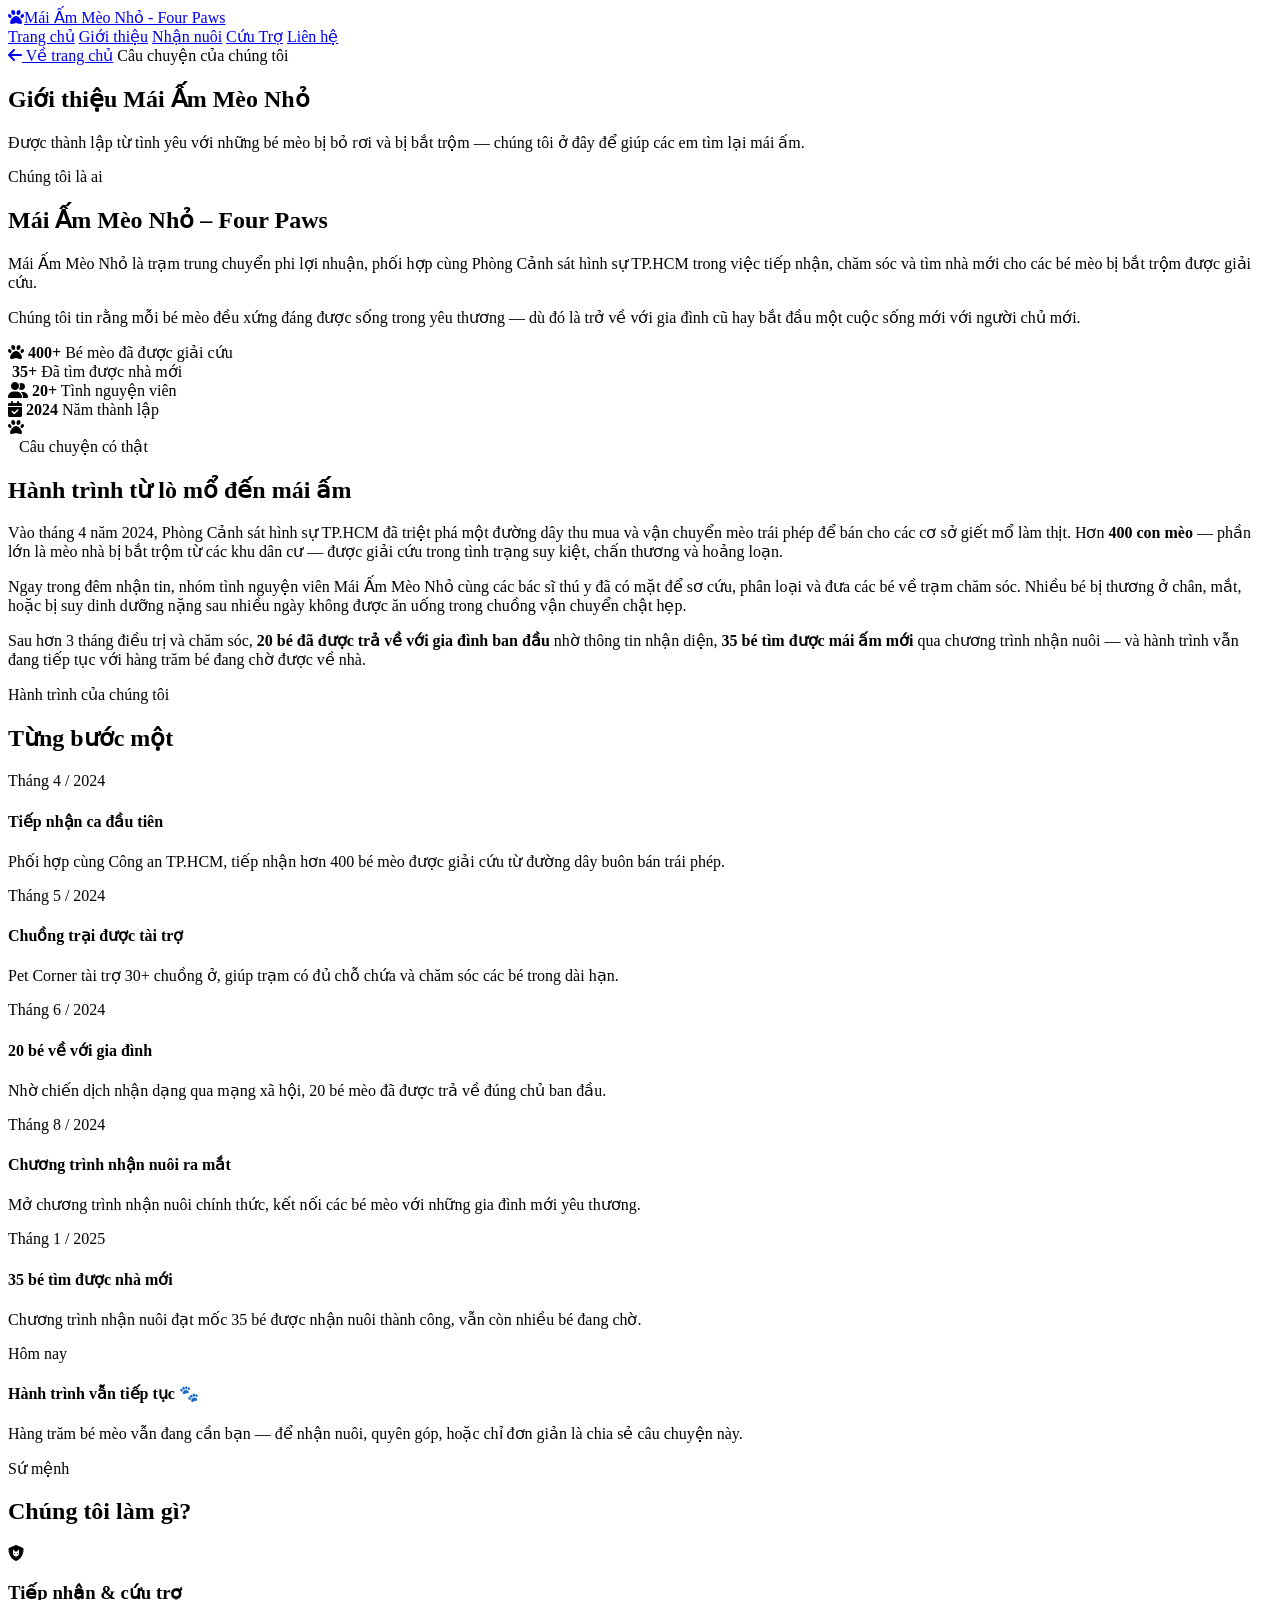
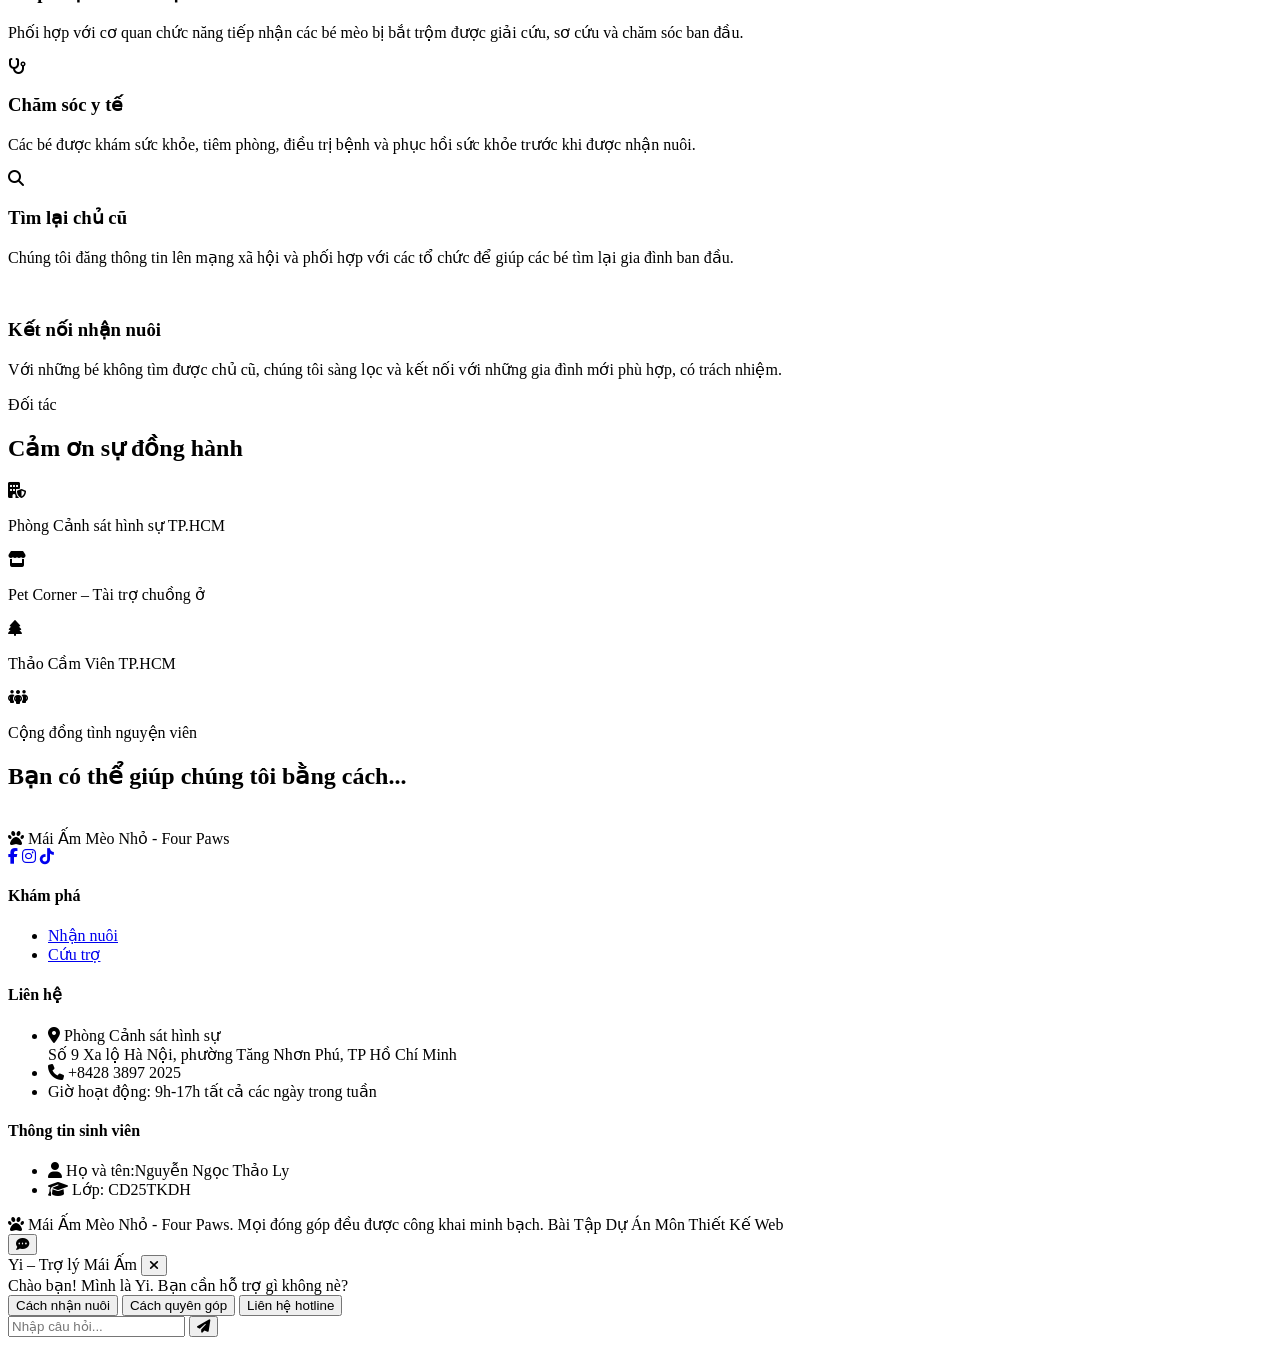
==== gioithieu.html @ bb5d4b80 "Add files via upload" ====
<!doctype html>
<html lang="vi">
<head>
<meta charset="utf-8">
<meta name="viewport" content="width=device-width, initial-scale=1.0" />
<title>Giới thiệu – FourPaw / Mái Ấm Mèo Nhỏ</title>
<link rel="preconnect" href="https://fonts.googleapis.com" />
<link rel="preconnect" href="https://fonts.gstatic.com" crossorigin />
<link href="https://fonts.googleapis.com/css2?family=Orbitron:wght@400;600;700;900&family=Poppins:wght@300;400;500;600;700&family=Montserrat:wght@400;600;700&display=swap" rel="stylesheet" />
<link href="https://fonts.googleapis.com/css2?family=Exo+2:wght@300;400;600;700;800&display=swap" rel="stylesheet">
<link rel="stylesheet" href="https://cdnjs.cloudflare.com/ajax/libs/font-awesome/6.5.0/css/all.min.css" />
<link rel="stylesheet" href="trangphu/dinhdanggt.css"/>
</head>
<body>
 
<header>
  <div class="Gioithieu">
			<a href="#home" class="logo"><i class="fas fa-paw"></i>Mái Ấm Mèo Nhỏ - Four Paws</a>
			<nav class="link">
				<a href="index.html">Trang chủ</a>
				<a href="gioithieu.html">Giới thiệu</a>
				<a href="nhannuoi.html">Nhận nuôi</a>
				<a href="cuutro.html">Cứu Trợ</a>
				<a href="lienhe.html">Liên hệ</a>
			</nav>
		</div>
</header>
 
<section class="page-hero">
  <div class="container">
    <a href="index.html" class="back-link"><i class="fas fa-arrow-left"></i> Về trang chủ</a>
    <span class="eyebrow">Câu chuyện của chúng tôi</span>
    <h1>Giới thiệu Mái Ấm Mèo Nhỏ</h1>
    <p>Được thành lập từ tình yêu với những bé mèo bị bỏ rơi và bị bắt trộm — chúng tôi ở đây để giúp các em tìm lại mái ấm.</p>
  </div>
</section>
 
<!-- CHÚNG TÔI LÀ AI -->
<section class="gt-section">
  <div class="container">
    <div class="gt-grid">
      <div class="gt-text">
        <span class="eyebrow">Chúng tôi là ai</span>
        <h2>Mái Ấm Mèo Nhỏ – Four Paws</h2>
        <p>Mái Ấm Mèo Nhỏ là trạm trung chuyển phi lợi nhuận, phối hợp cùng Phòng Cảnh sát hình sự TP.HCM trong việc tiếp nhận, chăm sóc và tìm nhà mới cho các bé mèo bị bắt trộm được giải cứu.</p>
        <p>Chúng tôi tin rằng mỗi bé mèo đều xứng đáng được sống trong yêu thương — dù đó là trở về với gia đình cũ hay bắt đầu một cuộc sống mới với người chủ mới.</p>
      </div>
      <div class="gt-stats">
        <div class="gt-stat-card">
          <i class="fas fa-paw"></i>
          <strong>400+</strong>
          <span>Bé mèo đã được giải cứu</span>
        </div>
        <div class="gt-stat-card">
          <i class="fas fa-house-heart"></i>
          <strong>35+</strong>
          <span>Đã tìm được nhà mới</span>
        </div>
        <div class="gt-stat-card">
          <i class="fas fa-user-group"></i>
          <strong>20+</strong>
          <span>Tình nguyện viên</span>
        </div>
        <div class="gt-stat-card">
          <i class="fas fa-calendar-check"></i>
          <strong>2024</strong>
          <span>Năm thành lập</span>
        </div>
      </div>
    </div>
  </div>
</section>
 
<!-- CÂU CHUYỆN GIẢI CỨU -->
<section class="story-section">
  <div class="container">
    <div class="story-inner">
      <div class="story-quote-icon"><i class="fas fa-paw"></i></div>
      <span class="eyebrow" style="color:var(--amber);justify-content:center;margin-bottom:.8rem;">
        <span style="background:var(--amber-deep);width:7px;height:7px;border-radius:50%;display:inline-block;"></span>
        Câu chuyện có thật
      </span>
      <h2>Hành trình từ lò mổ đến mái ấm</h2>
      <div class="story-body">
        <p>Vào tháng 4 năm 2024, Phòng Cảnh sát hình sự TP.HCM đã triệt phá một đường dây thu mua và vận chuyển mèo trái phép để bán cho các cơ sở giết mổ làm thịt. Hơn <strong>400 con mèo</strong> — phần lớn là mèo nhà bị bắt trộm từ các khu dân cư — được giải cứu trong tình trạng suy kiệt, chấn thương và hoảng loạn.</p>
        <p>Ngay trong đêm nhận tin, nhóm tình nguyện viên Mái Ấm Mèo Nhỏ cùng các bác sĩ thú y đã có mặt để sơ cứu, phân loại và đưa các bé về trạm chăm sóc. Nhiều bé bị thương ở chân, mắt, hoặc bị suy dinh dưỡng nặng sau nhiều ngày không được ăn uống trong chuồng vận chuyển chật hẹp.</p>
        <p>Sau hơn 3 tháng điều trị và chăm sóc, <strong>20 bé đã được trả về với gia đình ban đầu</strong> nhờ thông tin nhận diện, <strong>35 bé tìm được mái ấm mới</strong> qua chương trình nhận nuôi — và hành trình vẫn đang tiếp tục với hàng trăm bé đang chờ được về nhà.</p>
      </div>
    </div>
  </div>
</section>
 
<!-- DÒNG THỜI GIAN -->
<section class="gt-section">
  <div class="container">
    <div class="section-center">
      <span class="eyebrow">Hành trình của chúng tôi</span>
      <h2>Từng bước một</h2>
    </div>
    <div class="timeline">
      <div class="tl-item tl-left">
        <div class="tl-dot"></div>
        <div class="tl-card">
          <span class="tl-date">Tháng 4 / 2024</span>
          <h4>Tiếp nhận ca đầu tiên</h4>
          <p>Phối hợp cùng Công an TP.HCM, tiếp nhận hơn 400 bé mèo được giải cứu từ đường dây buôn bán trái phép.</p>
        </div>
      </div>
      <div class="tl-item tl-right">
        <div class="tl-dot"></div>
        <div class="tl-card">
          <span class="tl-date">Tháng 5 / 2024</span>
          <h4>Chuồng trại được tài trợ</h4>
          <p>Pet Corner tài trợ 30+ chuồng ở, giúp trạm có đủ chỗ chứa và chăm sóc các bé trong dài hạn.</p>
        </div>
      </div>
      <div class="tl-item tl-left">
        <div class="tl-dot"></div>
        <div class="tl-card">
          <span class="tl-date">Tháng 6 / 2024</span>
          <h4>20 bé về với gia đình</h4>
          <p>Nhờ chiến dịch nhận dạng qua mạng xã hội, 20 bé mèo đã được trả về đúng chủ ban đầu.</p>
        </div>
      </div>
      <div class="tl-item tl-right">
        <div class="tl-dot"></div>
        <div class="tl-card">
          <span class="tl-date">Tháng 8 / 2024</span>
          <h4>Chương trình nhận nuôi ra mắt</h4>
          <p>Mở chương trình nhận nuôi chính thức, kết nối các bé mèo với những gia đình mới yêu thương.</p>
        </div>
      </div>
      <div class="tl-item tl-left">
        <div class="tl-dot"></div>
        <div class="tl-card">
          <span class="tl-date">Tháng 1 / 2025</span>
          <h4>35 bé tìm được nhà mới</h4>
          <p>Chương trình nhận nuôi đạt mốc 35 bé được nhận nuôi thành công, vẫn còn nhiều bé đang chờ.</p>
        </div>
      </div>
      <div class="tl-item tl-right">
        <div class="tl-dot"></div>
        <div class="tl-card tl-card-active">
          <span class="tl-date">Hôm nay</span>
          <h4>Hành trình vẫn tiếp tục 🐾</h4>
          <p>Hàng trăm bé mèo vẫn đang cần bạn — để nhận nuôi, quyên góp, hoặc chỉ đơn giản là chia sẻ câu chuyện này.</p>
        </div>
      </div>
    </div>
  </div>
</section>
 
<!-- SỨ MỆNH -->
<section class="gt-section" style="background:var(--card);border-top:1px solid var(--line);border-bottom:1px solid var(--line);">
  <div class="container">
    <div class="section-center">
      <span class="eyebrow">Sứ mệnh</span>
      <h2>Chúng tôi làm gì?</h2>
    </div>
    <div class="gt-mission-grid">
      <div class="gt-mission-card">
        <div class="gt-icon"><i class="fas fa-shield-cat"></i></div>
        <h3>Tiếp nhận & cứu trợ</h3>
        <p>Phối hợp với cơ quan chức năng tiếp nhận các bé mèo bị bắt trộm được giải cứu, sơ cứu và chăm sóc ban đầu.</p>
      </div>
      <div class="gt-mission-card">
        <div class="gt-icon"><i class="fas fa-stethoscope"></i></div>
        <h3>Chăm sóc y tế</h3>
        <p>Các bé được khám sức khỏe, tiêm phòng, điều trị bệnh và phục hồi sức khỏe trước khi được nhận nuôi.</p>
      </div>
      <div class="gt-mission-card">
        <div class="gt-icon"><i class="fas fa-magnifying-glass"></i></div>
        <h3>Tìm lại chủ cũ</h3>
        <p>Chúng tôi đăng thông tin lên mạng xã hội và phối hợp với các tổ chức để giúp các bé tìm lại gia đình ban đầu.</p>
      </div>
      <div class="gt-mission-card">
        <div class="gt-icon"><i class="fas fa-house-chimney-heart"></i></div>
        <h3>Kết nối nhận nuôi</h3>
        <p>Với những bé không tìm được chủ cũ, chúng tôi sàng lọc và kết nối với những gia đình mới phù hợp, có trách nhiệm.</p>
      </div>
    </div>
  </div>
</section>
 
<!-- ĐỐI TÁC -->
<section class="gt-section">
  <div class="container">
    <div class="section-center">
      <span class="eyebrow">Đối tác</span>
      <h2>Cảm ơn sự đồng hành</h2>
    </div>
    <div class="gt-partner-grid">
      <div class="gt-partner">
        <i class="fas fa-building-shield"></i>
        <p>Phòng Cảnh sát hình sự TP.HCM</p>
      </div>
      <div class="gt-partner">
        <i class="fas fa-store"></i>
        <p>Pet Corner – Tài trợ chuồng ở</p>
      </div>
      <div class="gt-partner">
        <i class="fas fa-tree"></i>
        <p>Thảo Cầm Viên TP.HCM</p>
      </div>
      <div class="gt-partner">
        <i class="fas fa-people-group"></i>
        <p>Cộng đồng tình nguyện viên</p>
      </div>
    </div>
  </div>
</section>
 
<!-- CTA CUỐI TRANG -->
<section class="gt-cta">
  <div class="container">
    <h2>Bạn có thể giúp chúng tôi bằng cách...</h2>
    <div class="gt-cta-btns">
      <a href="nhannuoi.html" class="btn btn-primary" style="color:#fff"><i class="fas fa-paw"></i> Nhận nuôi một bé</a>
      <a href="cuutro.html" class="btn btn-amber" style="color:#fff"><i class="fas fa-heart"></i> Quyên góp cứu trợ</a>
      <a href="lienhe.html" class="btn btn-outline" style="color:#fff;border-color:#fff;"><i class="fas fa-share-nodes"></i> Liên hệ tình nguyện</a>
    </div>
  </div>
</section>
 
	<footer id="contact">
		<div class="container">
			<div class="foot-grid">
				<div>
					<span class="foot-logo"><i class="fas fa-paw"></i> Mái Ấm Mèo Nhỏ - Four Paws</span>
					<div class="foot-social">
						<a href="#"><i class="fab fa-facebook-f"></i></a>
						<a href="#"><i class="fab fa-instagram"></i></a>
						<a href="#"><i class="fab fa-tiktok"></i></a>
					</div>
				</div>
				<div>
					<h4>Khám phá</h4>
					<ul>
						<li><a href="nhannuoi.html">Nhận nuôi</a></li>
						<li><a href="cuutro.html">Cứu trợ</a></li>
					</ul>
				</div>
				<div>
					<h4>Liên hệ</h4>
					<ul>
						<li><i class="fas fa-location-dot"></i> Phòng Cảnh sát hình sự<br>Số 9 Xa lộ Hà Nội, phường Tăng Nhơn Phú, TP Hồ Chí Minh</li>
						<li><i class="fas fa-phone"></i> +8428 3897 2025</li>
						<li>Giờ hoạt động: 9h-17h tất cả các ngày trong tuần</li>
					</ul>
				</div>
				<div>
					<h4>Thông tin sinh viên</h4>
					<ul>
						<li><i class="fas fa-user"></i> Họ và tên:Nguyễn Ngọc Thảo Ly</li>
						<li><i class="fas fa-graduation-cap"></i> Lớp: CD25TKDH</li>
					</ul>
				</div>
			</div>
			<div class="foot-bottom">
				<span><i class="fas fa-paw"></i> Mái Ấm Mèo Nhỏ - Four Paws. Mọi đóng góp đều được công khai minh bạch.</span>
				<span>Bài Tập Dự Án Môn Thiết Kế Web</span>
			</div>
		</div>
	</footer>
	<button class="chat-toggle" aria-label="Mở chat"><i class="fas fa-comment-dots"></i></button>
	<div class="chatbox">
		<div class="chat-head">
			<span class="who"><span class="dot"></span> Yi – Trợ lý Mái Ấm</span>
			<button class="chat-close"><i class="fas fa-times"></i></button>
		</div>
		<div class="chat-body">
			<div class="chat-msg bot">Chào bạn! Mình là Yi. Bạn cần hỗ trợ gì không nè?</div>
		</div>
		<div class="chat-suggest">
			<button>Cách nhận nuôi</button>
			<button>Cách quyên góp</button>
			<button>Liên hệ hotline</button>
		</div>
		<div class="chat-input">
			<input type="text" placeholder="Nhập câu hỏi..." autocomplete="off">
			<button><i class="fas fa-paper-plane"></i></button>
		</div>
	</div>
	
<script src="trangchu/script/java.js"></script>
	
</body>
</html>
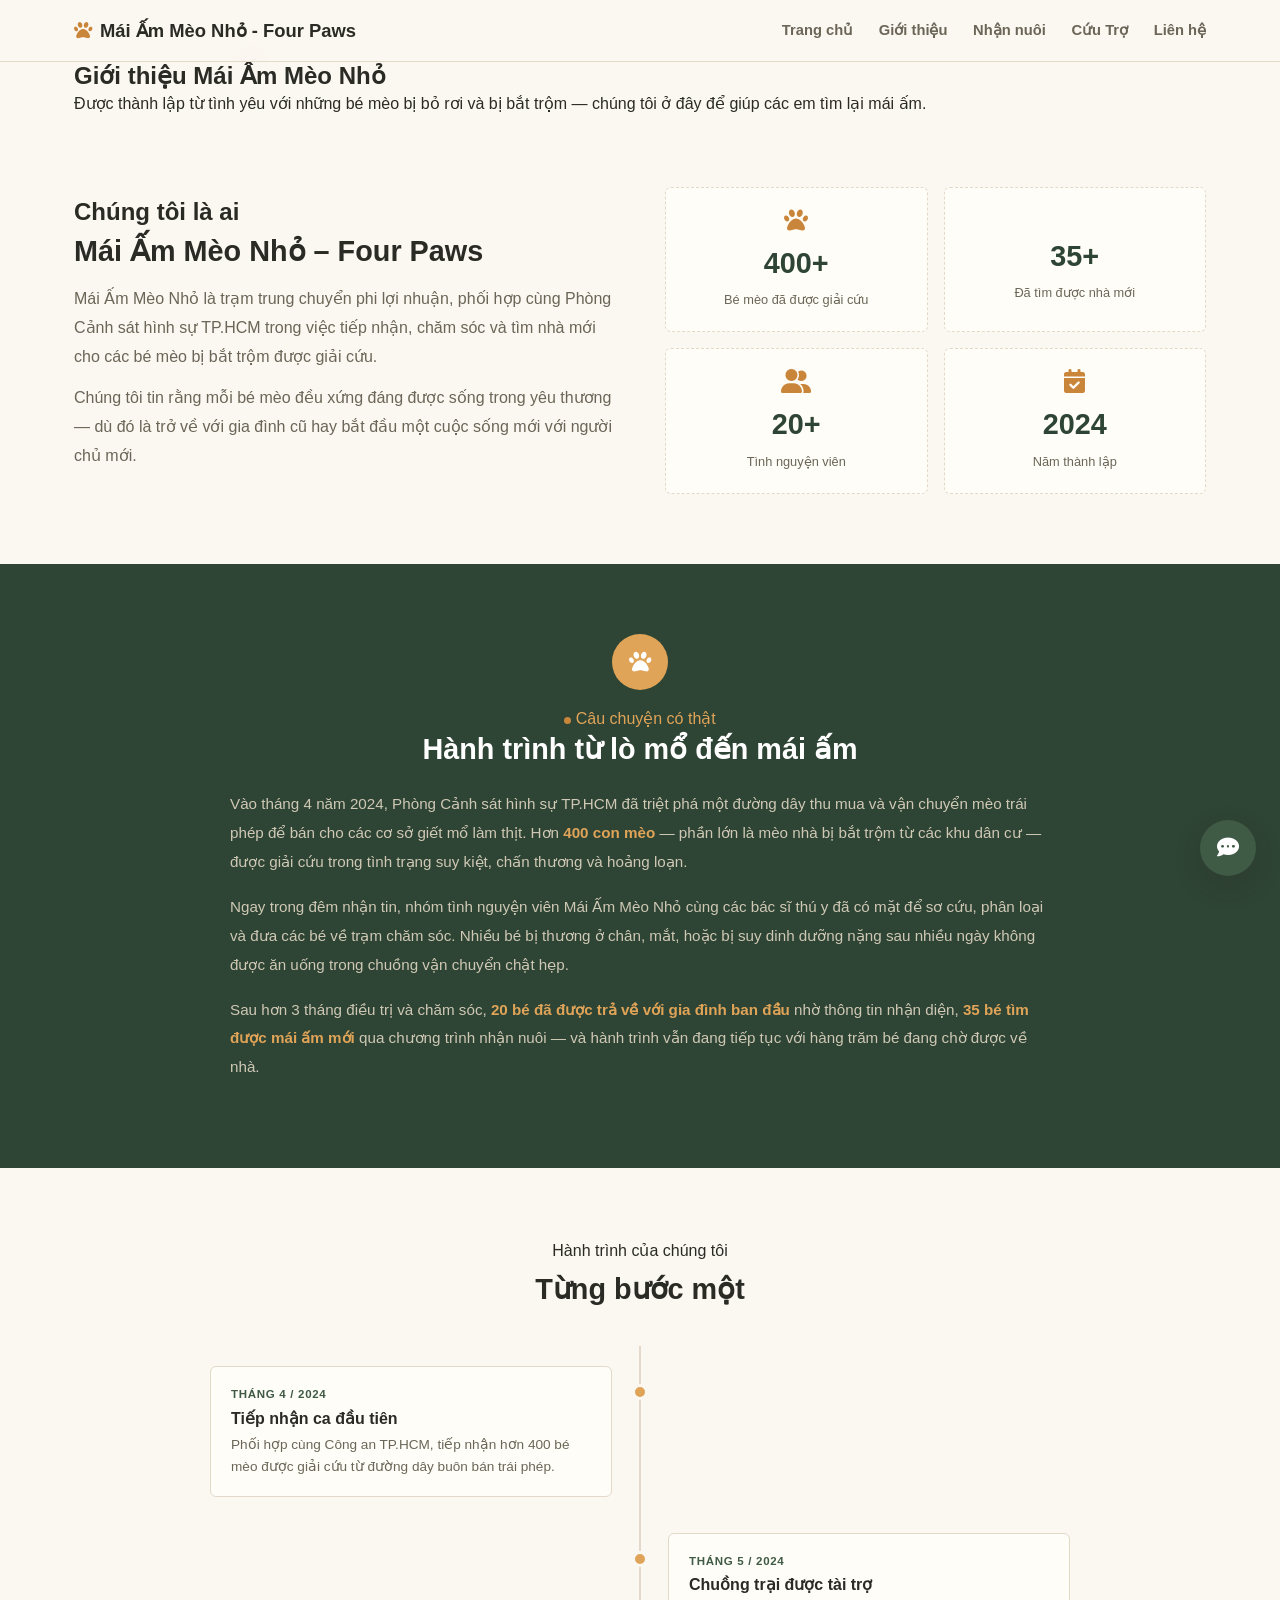
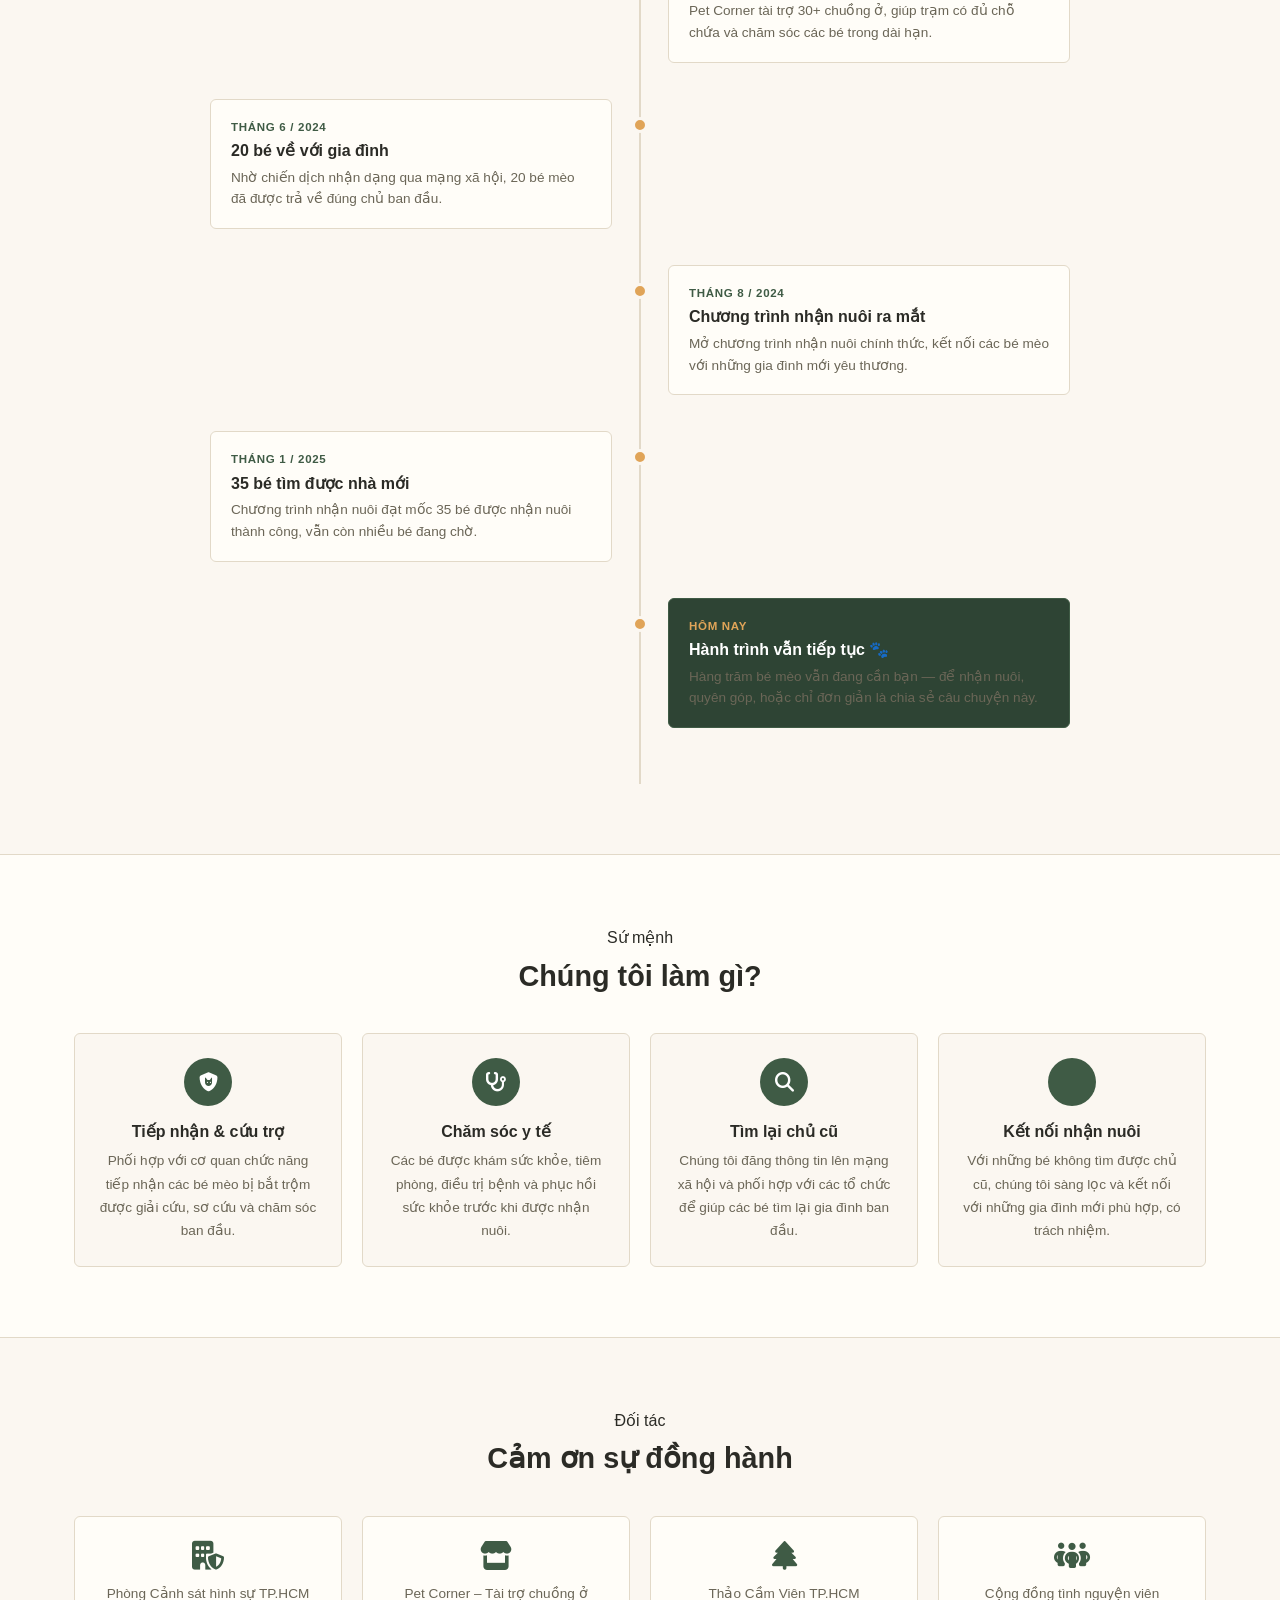
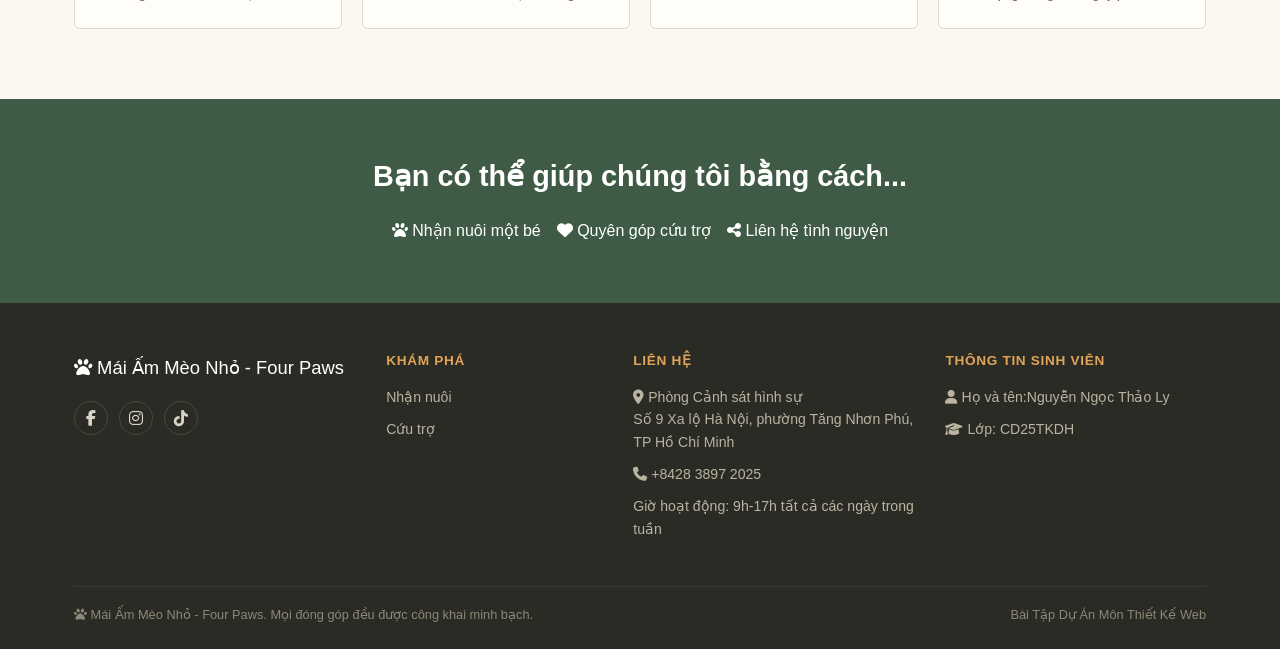
==== commit 07a88f89: "Add files via upload" ====
--- a/gioithieu.html
+++ b/gioithieu.html
@@ -28,19 +28,17 @@
  
 <section class="page-hero">
   <div class="container">
-    <a href="index.html" class="back-link"><i class="fas fa-arrow-left"></i> Về trang chủ</a>
-    <span class="eyebrow">Câu chuyện của chúng tôi</span>
     <h1>Giới thiệu Mái Ấm Mèo Nhỏ</h1>
     <p>Được thành lập từ tình yêu với những bé mèo bị bỏ rơi và bị bắt trộm — chúng tôi ở đây để giúp các em tìm lại mái ấm.</p>
   </div>
 </section>
  
-<!-- CHÚNG TÔI LÀ AI -->
+
 <section class="gt-section">
   <div class="container">
     <div class="gt-grid">
       <div class="gt-text">
-        <span class="eyebrow">Chúng tôi là ai</span>
+        <span class="eyebrow"><h1>Chúng tôi là ai</h1></span>
         <h2>Mái Ấm Mèo Nhỏ – Four Paws</h2>
         <p>Mái Ấm Mèo Nhỏ là trạm trung chuyển phi lợi nhuận, phối hợp cùng Phòng Cảnh sát hình sự TP.HCM trong việc tiếp nhận, chăm sóc và tìm nhà mới cho các bé mèo bị bắt trộm được giải cứu.</p>
         <p>Chúng tôi tin rằng mỗi bé mèo đều xứng đáng được sống trong yêu thương — dù đó là trở về với gia đình cũ hay bắt đầu một cuộc sống mới với người chủ mới.</p>
--- a/trangphu/dinhdanggt.css
+++ b/trangphu/dinhdanggt.css
@@ -0,0 +1,194 @@
+@charset "utf-8";
+/* CSS Document */
+:root{
+  --paper:#FBF7F1;
+  --card:#FFFDF8;
+  --ink:#2B2B26;
+  --ink-soft:#6b6657;
+  --line:#E2D9C8;
+  --moss:#3F5B45;
+  --moss-dark:#2E4434;
+  --amber:#E0A458;
+  --amber-deep:#C9863A;
+  --stamp:#B23A2E;
+  --radius:6px;
+}
+
+header{
+  position:sticky;top:0;z-index:50;
+  background:rgba(251,247,241,.94);
+  backdrop-filter:blur(8px);
+  border-bottom:1px solid var(--line);
+}
+.Gioithieu{
+  max-width:1180px;margin:0 auto;padding:16px 24px;
+  display:flex;align-items:center;justify-content:space-between;
+  flex-wrap:wrap;gap:10px;
+}
+.logo{
+  display:flex;align-items:center;gap:.5rem;
+  font-family:'Montserrat',sans-serif;font-weight:700;font-size:1.15rem;
+}
+.logo i{color:var(--amber-deep);}
+nav.link{display:flex;gap:1.6rem;flex-wrap:wrap;}
+nav.link a{font-size:.92rem;font-weight:600;color:var(--ink-soft);}
+nav.link a:hover{color:var(--moss);}
+ 
+*{margin:0;padding:0;box-sizing:border-box;}
+html{scroll-behavior:smooth;}
+body{
+  background:var(--paper);
+  color:var(--ink);
+  font-family:'Poppins',sans-serif;
+  line-height:1.6;
+  overflow-x:hidden;
+}
+img{display:block;max-width:100%;}
+a{color:inherit;text-decoration:none;}
+h1,h2,h3,h4{font-family:'Montserrat',sans-serif;font-weight:700;line-height:1.2;color:var(--ink);}
+.container{max-width:1180px;margin:0 auto;padding:0 24px;}
+
+.gt-section{padding:70px 0;}
+.section-center{text-align:center;margin-bottom:40px;}
+.section-center h2{font-size:1.8rem;margin-top:.5rem;}
+ 
+.gt-grid{display:grid;grid-template-columns:1fr 1fr;gap:50px;align-items:center;}
+.gt-text h2{font-size:1.8rem;margin:.5rem 0 1rem;}
+.gt-text p{color:var(--ink-soft);margin-bottom:.8rem;line-height:1.8;}
+ 
+.gt-stats{display:grid;grid-template-columns:1fr 1fr;gap:16px;}
+.gt-stat-card{
+  background:var(--card);border:1.5px dashed var(--line);border-radius:var(--radius);
+  padding:20px;text-align:center;
+}
+.gt-stat-card i{font-size:1.5rem;color:var(--amber-deep);margin-bottom:.5rem;}
+.gt-stat-card strong{display:block;font-size:1.8rem;color:var(--moss-dark);font-family:'Montserrat',sans-serif;}
+.gt-stat-card span{font-size:.8rem;color:var(--ink-soft);}
+ 
+.gt-mission-grid{display:grid;grid-template-columns:repeat(4,1fr);gap:20px;}
+.gt-mission-card{background:var(--paper);border:1px solid var(--line);border-radius:var(--radius);padding:24px;text-align:center;}
+.gt-icon{width:48px;height:48px;border-radius:50%;background:var(--moss);color:#fff;display:flex;align-items:center;justify-content:center;font-size:1.2rem;margin:0 auto 1rem;}
+.gt-mission-card h3{font-size:1rem;margin-bottom:.5rem;}
+.gt-mission-card p{font-size:.85rem;color:var(--ink-soft);line-height:1.7;}
+ 
+.gt-partner-grid{display:grid;grid-template-columns:repeat(4,1fr);gap:20px;}
+.gt-partner{background:var(--card);border:1px solid var(--line);border-radius:var(--radius);padding:24px;text-align:center;}
+.gt-partner i{font-size:1.8rem;color:var(--moss);margin-bottom:.8rem;}
+.gt-partner p{font-size:.85rem;color:var(--ink-soft);}
+
+footer{background:var(--ink);color:#D9D4C5;padding:50px 0 24px;}
+.foot-grid{display:grid;grid-template-columns:1.3fr 1fr 1.3fr 1.2fr;gap:30px;margin-bottom:36px;}
+.foot-grid h4{font-size:.85rem;letter-spacing:.05em;text-transform:uppercase;color:var(--amber);margin-bottom:1rem;}
+.foot-grid ul{list-style:none;}
+.foot-grid li{margin-bottom:.6rem;font-size:.88rem;color:#B9B3A0;}
+.foot-logo{font-family:'Montserrat',sans-serif;font-size:1.15rem;color:#fff;margin-bottom:.8rem;display:block;}
+.foot-social{display:flex;gap:.7rem;margin-top:1.1rem;}
+.foot-social a{width:34px;height:34px;border:1px solid #4a473d;border-radius:50%;display:flex;align-items:center;justify-content:center;}
+.foot-bottom{
+  border-top:1px solid #3a3730;padding-top:18px;font-size:.8rem;color:#8d8775;
+  display:flex;justify-content:space-between;flex-wrap:wrap;gap:8px;
+}
+	.chat-toggle{
+  position:fixed;bottom:24px;right:24px;width:56px;height:56px;border-radius:50%;
+  background:var(--moss);color:#fff;border:none;font-size:1.35rem;cursor:pointer;
+  box-shadow:0 10px 25px rgba(43,43,38,.25);z-index:80;
+  display:flex;align-items:center;justify-content:center;
+}
+.chat-toggle:hover{background:var(--moss-dark);}
+.chatbox{
+  position:fixed;bottom:92px;right:24px;width:320px;max-height:600px;
+  background:var(--card);border:1.5px solid var(--line);border-radius:var(--radius);
+  box-shadow:0 20px 45px rgba(43,43,38,.22);display:none;flex-direction:column;
+  overflow:hidden;z-index:80;
+}
+.chatbox.open{display:flex;}
+.chat-head{
+  background:var(--moss);color:#fff;padding:14px 18px;
+  display:flex;align-items:center;justify-content:space-between;
+}
+.chat-head .who{display:flex;align-items:center;gap:.6rem;font-weight:600;font-size:.92rem;}
+.chat-head .dot{width:8px;height:8px;border-radius:50%;background:var(--amber);}
+.chat-head button{background:none;border:none;color:#fff;font-size:1rem;cursor:pointer;}
+.chat-body{
+  flex:1;padding:14px;overflow-y:auto;
+  display:flex;flex-direction:column;gap:10px;background:var(--paper);
+}
+.chat-msg{max-width:80%;padding:.6rem .9rem;border-radius:12px;font-size:.86rem;line-height:1.45;}
+.chat-msg.bot{background:var(--card);border:1px solid var(--line);align-self:flex-start;}
+.chat-msg.user{background:var(--moss);color:#fff;align-self:flex-end;}
+.chat-suggest{display:flex;gap:6px;flex-wrap:wrap;padding:10px 14px;}
+.chat-suggest button{
+  font-size:.72rem;border:1px solid var(--moss);color:var(--moss);
+  background:transparent;border-radius:99px;padding:.3rem .7rem;cursor:pointer;
+}
+.chat-suggest button:hover{background:var(--moss);color:#fff;}
+.chat-input{display:flex;border-top:1px solid var(--line);}
+.chat-input input{
+  flex:1;border:none;padding:.8rem 1rem;
+  font-family:'Poppins',sans-serif;font-size:.88rem;background:var(--card);
+}
+.chat-input input:focus{outline:none;}
+.chat-input button{
+  border:none;background:var(--amber);color:var(--ink);
+  padding:0 1.1rem;cursor:pointer;font-size:.95rem;
+}
+
+/* ===== CÂU CHUYỆN GIẢI CỨU ===== */
+.story-section{
+  background:var(--moss-dark);padding:70px 0;
+}
+.story-inner{
+  max-width:820px;margin:0 auto;text-align:center;
+}
+.story-quote-icon{
+  width:56px;height:56px;border-radius:50%;background:var(--amber);
+  color:#fff;display:flex;align-items:center;justify-content:center;
+  font-size:1.4rem;margin:0 auto 1rem;
+}
+.story-section h2{color:#fff;font-size:1.8rem;margin-bottom:1.5rem;}
+.story-body{text-align:left;}
+.story-body p{
+  color:#CFC8B5;font-size:.95rem;line-height:1.9;margin-bottom:1rem;
+}
+.story-body strong{color:var(--amber);}
+ 
+/* ===== DÒNG THỜI GIAN ===== */
+.timeline{
+  position:relative;max-width:860px;margin:0 auto;padding:20px 0;
+}
+.timeline::before{
+  content:'';position:absolute;left:50%;top:0;bottom:0;
+  width:2px;background:var(--line);transform:translateX(-50%);
+}
+.tl-item{
+  display:flex;width:100%;margin-bottom:36px;
+  position:relative;
+}
+.tl-left{justify-content:flex-start;padding-right:calc(50% + 28px);}
+.tl-right{justify-content:flex-end;padding-left:calc(50% + 28px);}
+.tl-dot{
+  position:absolute;left:50%;top:18px;transform:translateX(-50%);
+  width:16px;height:16px;border-radius:50%;background:var(--amber);
+  border:3px solid var(--paper);z-index:1;
+}
+.tl-card{
+  background:var(--card);border:1px solid var(--line);
+  border-radius:var(--radius);padding:18px 20px;width:100%;
+}
+.tl-card-active{border-color:var(--moss);background:var(--moss-dark);}
+.tl-card-active h4{color:#fff;}
+.tl-card-active p{color:#CFC8B5;}
+.tl-date{
+  font-size:.72rem;font-weight:700;color:var(--moss);
+  text-transform:uppercase;letter-spacing:.06em;display:block;margin-bottom:.3rem;
+}
+.tl-card-active .tl-date{color:var(--amber);}
+.tl-card h4{font-size:1rem;margin-bottom:.4rem;}
+.tl-card p{font-size:.85rem;color:var(--ink-soft);line-height:1.6;}
+ 
+/* ===== CTA CUỐI TRANG GIỚI THIỆU ===== */
+.gt-cta{
+  background:var(--moss);padding:60px 0;text-align:center;
+}
+.gt-cta h2{color:#fff;font-size:1.8rem;margin-bottom:1.5rem;}
+.gt-cta-btns{display:flex;gap:1rem;justify-content:center;flex-wrap:wrap;}
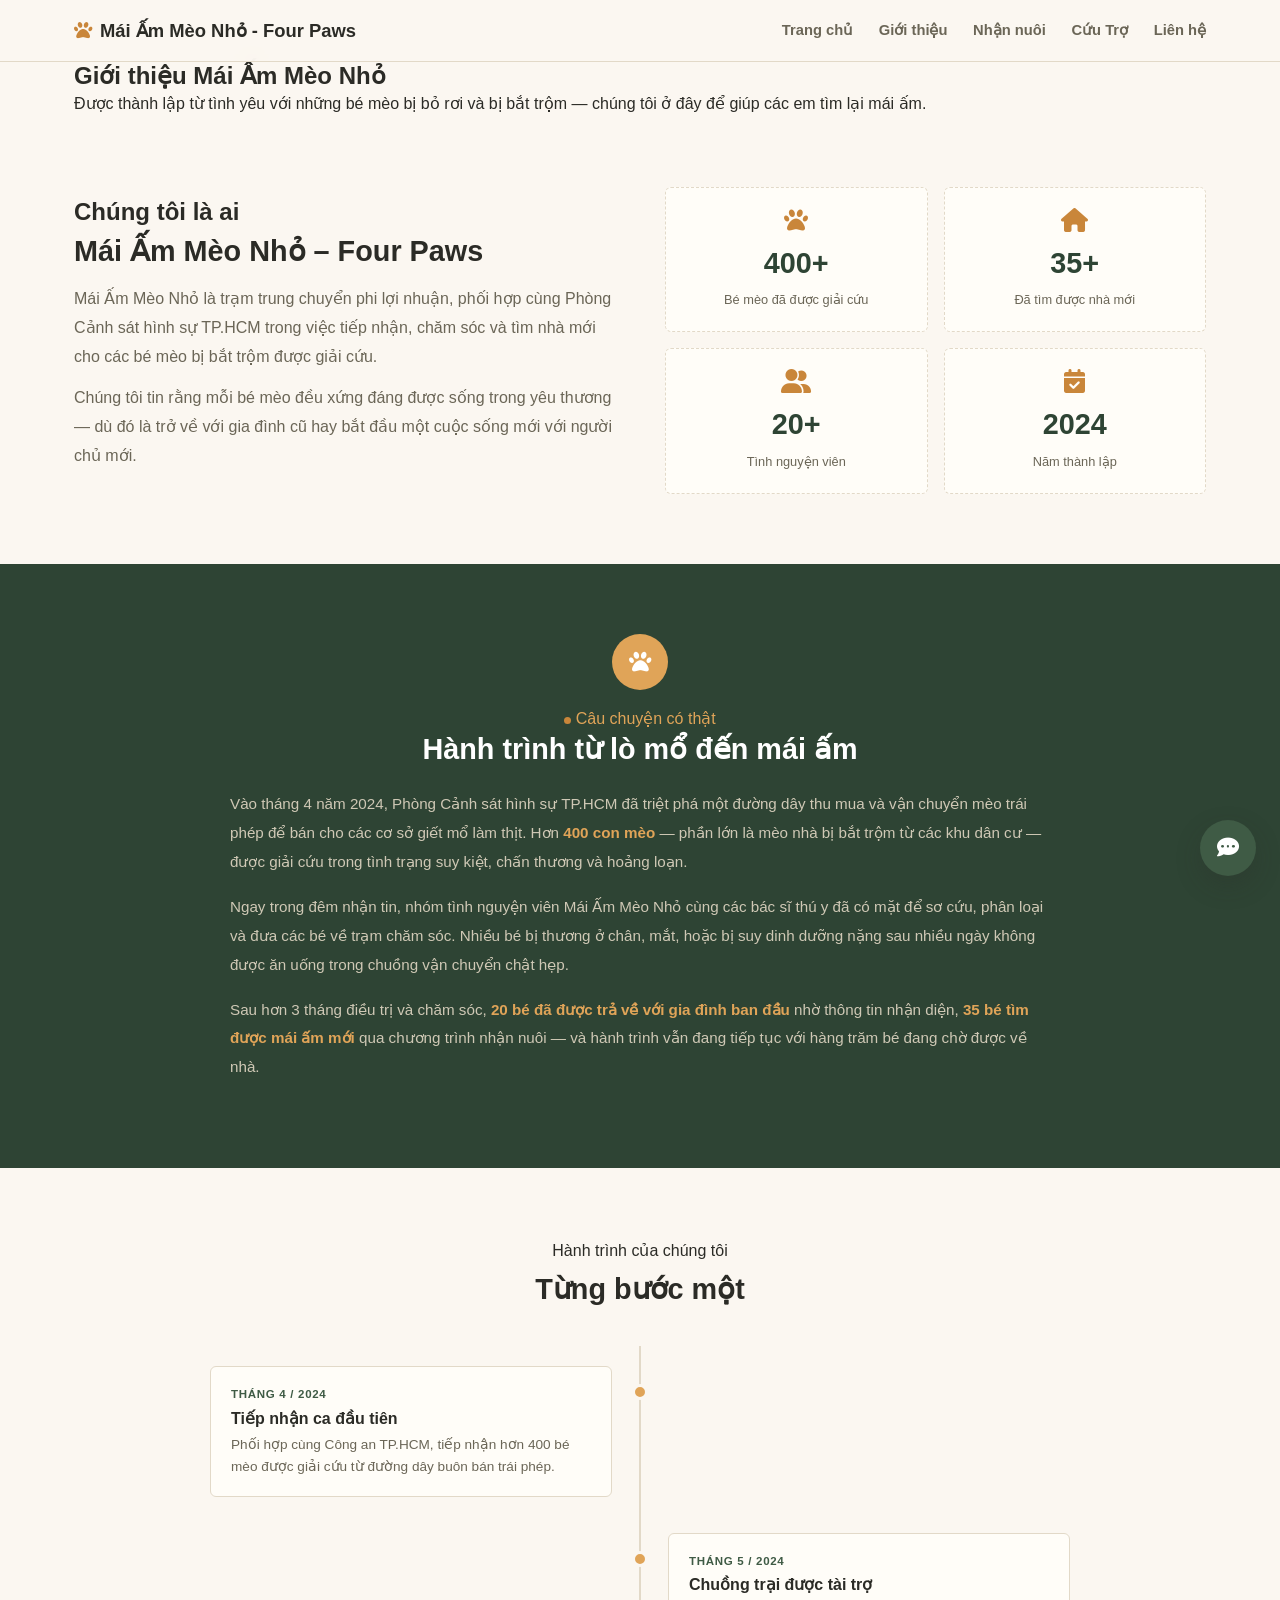
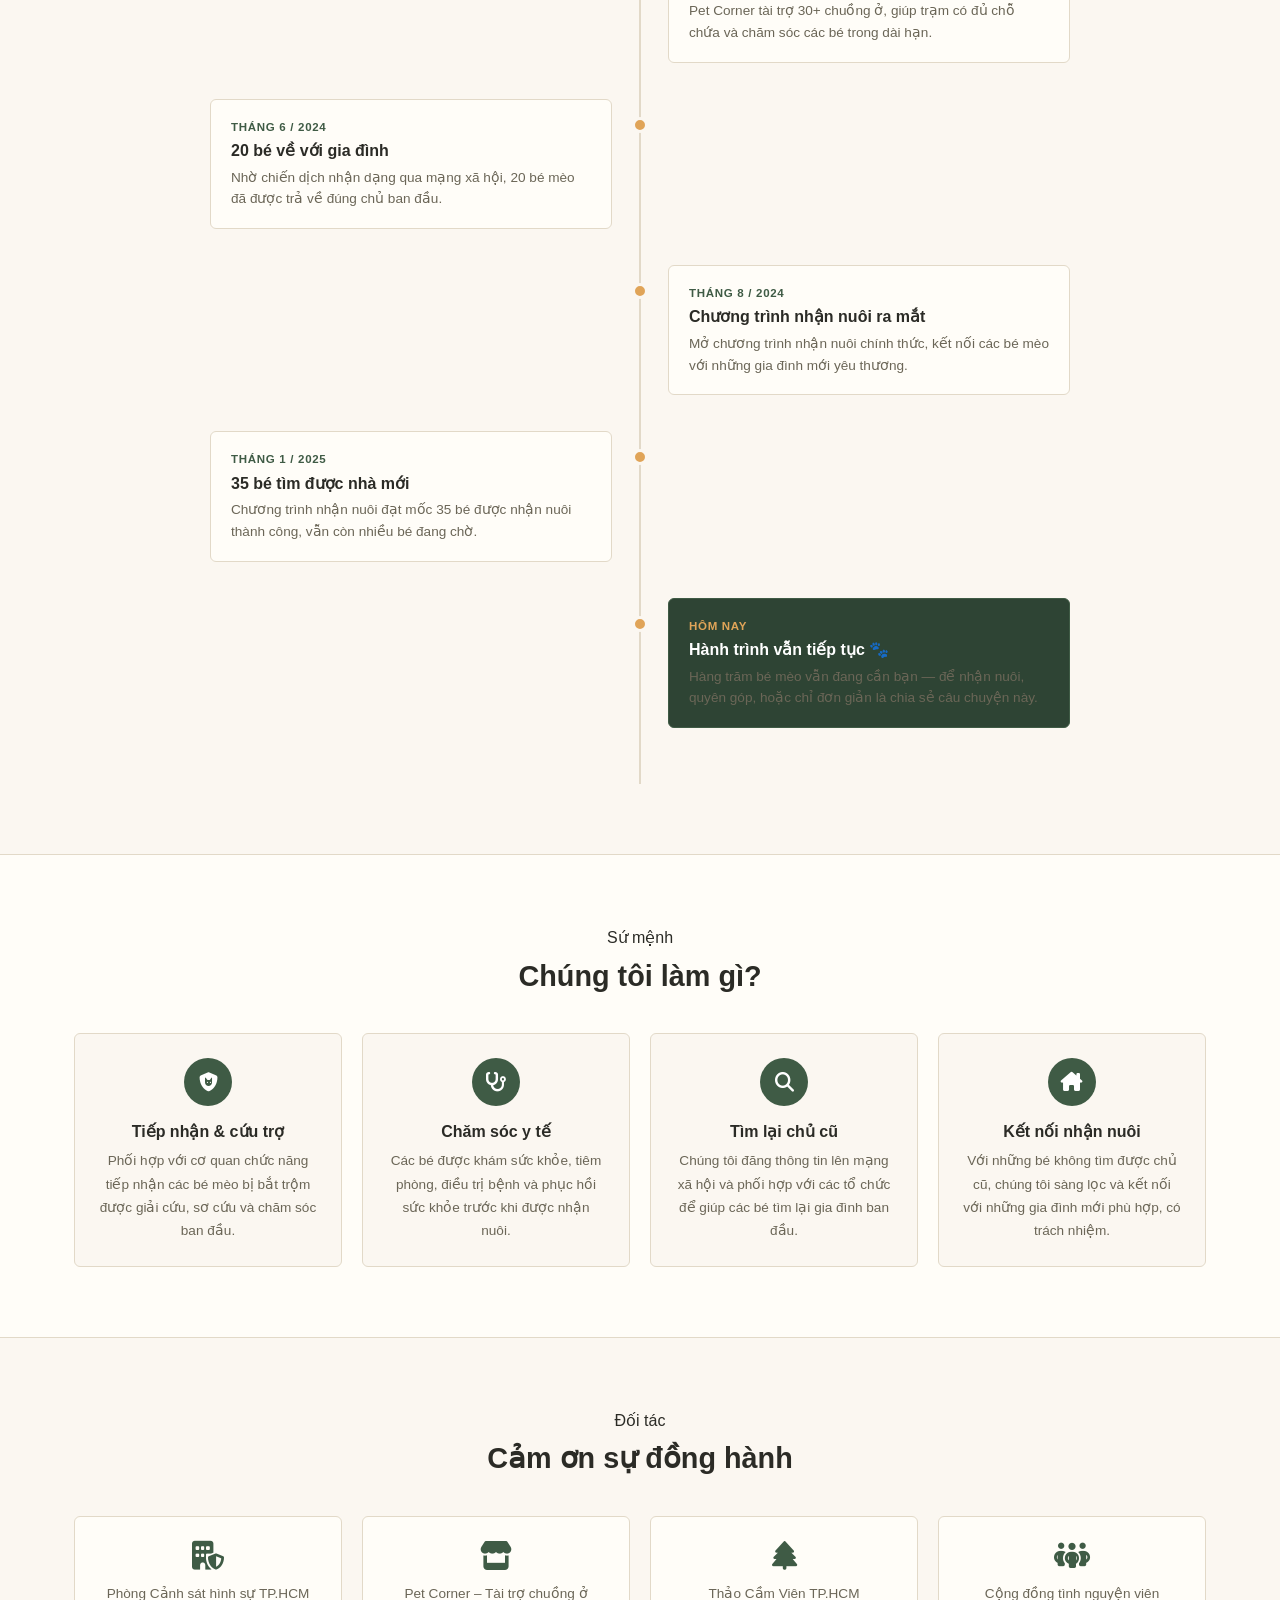
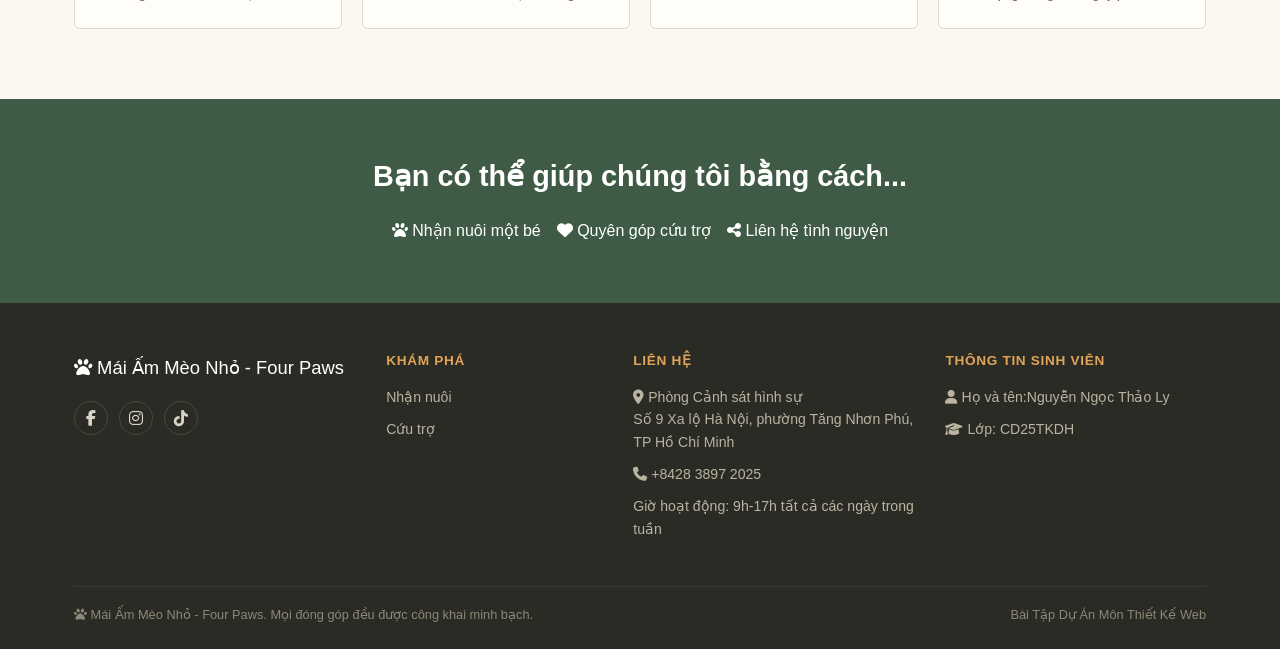
==== commit de6fbec1: "Add files via upload" ====
--- a/gioithieu.html
+++ b/gioithieu.html
@@ -50,7 +50,7 @@
           <span>Bé mèo đã được giải cứu</span>
         </div>
         <div class="gt-stat-card">
-          <i class="fas fa-house-heart"></i>
+          <i class="fas fa-house"></i>
           <strong>35+</strong>
           <span>Đã tìm được nhà mới</span>
         </div>
@@ -172,7 +172,7 @@
         <p>Chúng tôi đăng thông tin lên mạng xã hội và phối hợp với các tổ chức để giúp các bé tìm lại gia đình ban đầu.</p>
       </div>
       <div class="gt-mission-card">
-        <div class="gt-icon"><i class="fas fa-house-chimney-heart"></i></div>
+        <div class="gt-icon"><i class="fas fa-house-chimney"></i></div>
         <h3>Kết nối nhận nuôi</h3>
         <p>Với những bé không tìm được chủ cũ, chúng tôi sàng lọc và kết nối với những gia đình mới phù hợp, có trách nhiệm.</p>
       </div>
